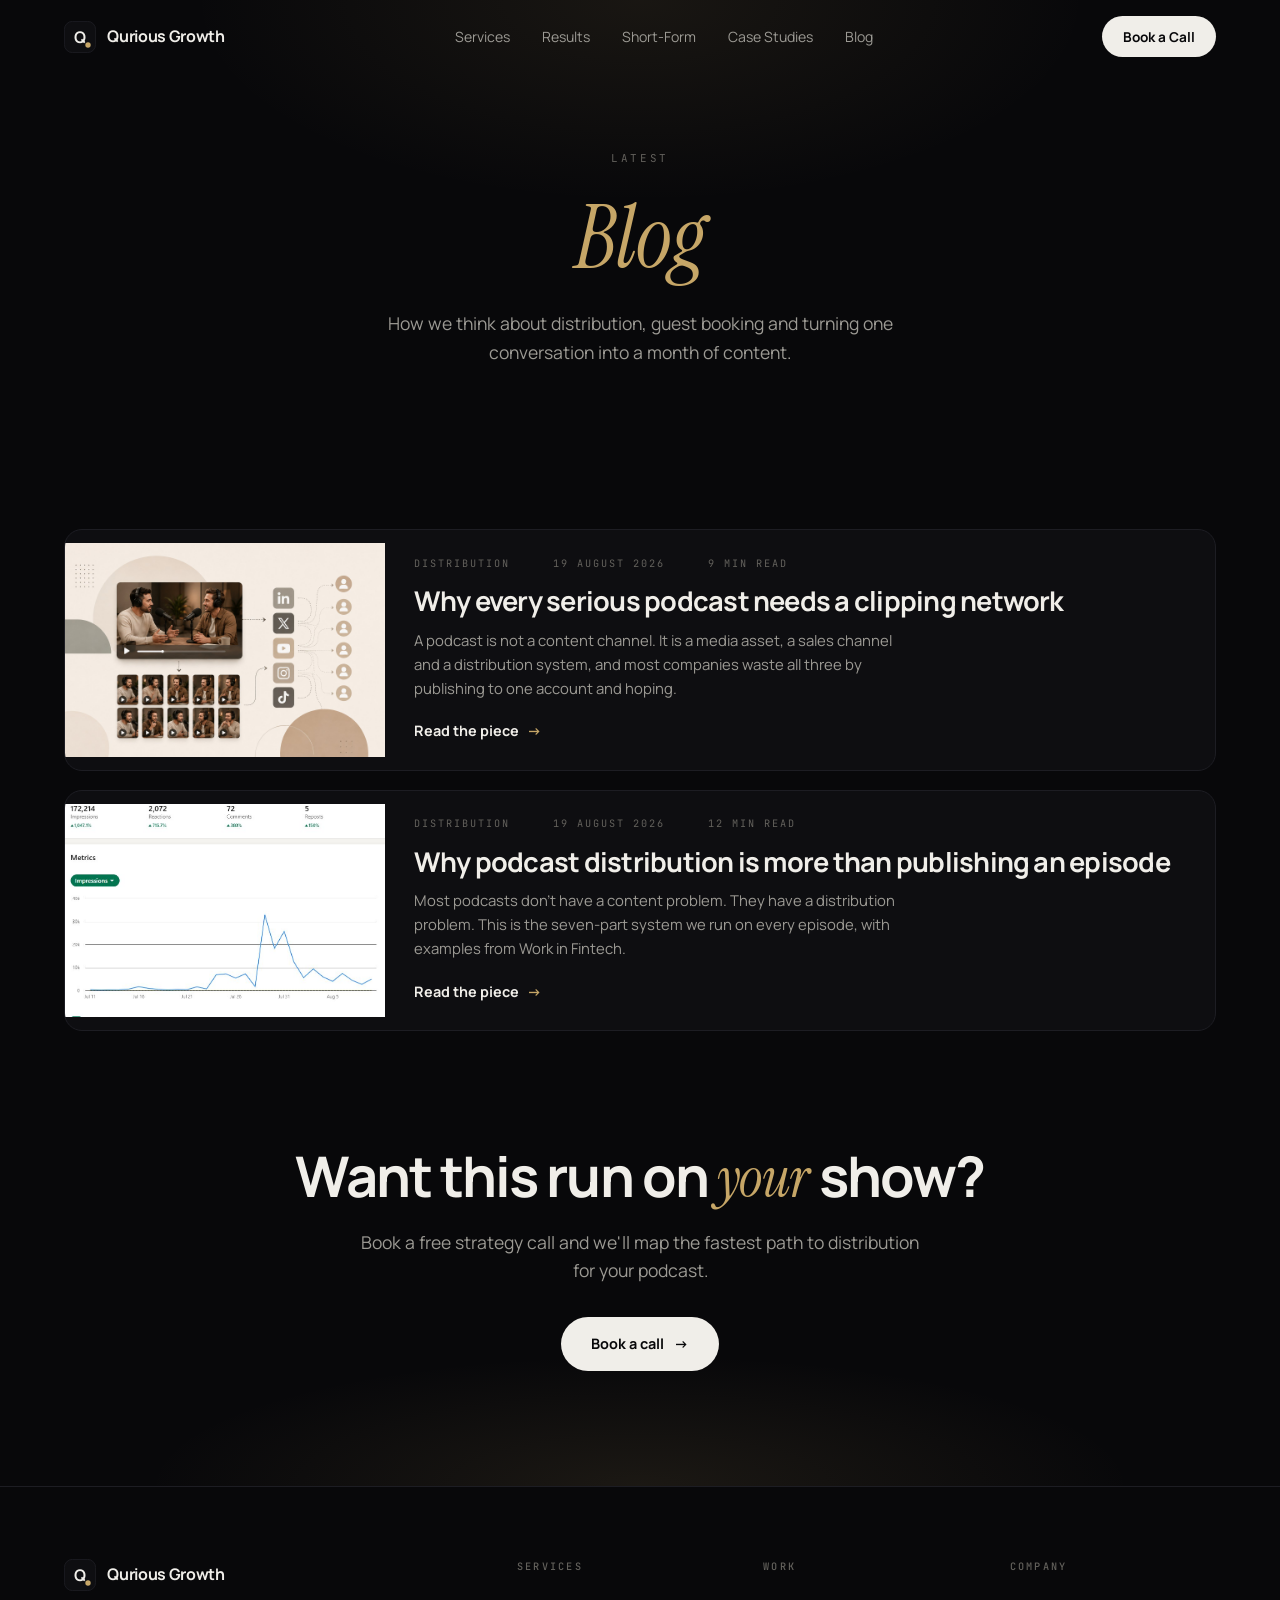
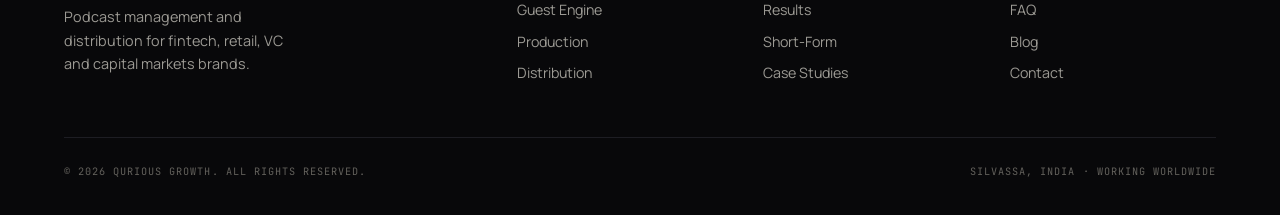
==== blog/index.html @ 17bc76da "added new blog section" ====
<!DOCTYPE html>
<html lang="en">
<head>
<meta charset="UTF-8">
<meta name="viewport" content="width=device-width, initial-scale=1.0">
<title>Blog | Qurious Growth</title>
<meta name="description" content="Notes on podcast distribution, guest booking and content leverage for fintech, retail, VC and capital markets brands.">
<meta property="og:title" content="Blog | Qurious Growth">
<meta property="og:description" content="Notes on podcast distribution, guest booking and content leverage for fintech, retail, VC and capital markets brands.">
<meta property="og:type" content="website">
<meta property="og:site_name" content="Qurious Growth">
<meta name="twitter:card" content="summary_large_image">
<meta property="og:url" content="https://www.quriousgrowth.com/">
<meta property="og:image" content="https://www.quriousgrowth.com/assets/img/og.jpg">
<meta property="og:image:width" content="1200">
<meta property="og:image:height" content="630">
<meta name="twitter:image" content="https://www.quriousgrowth.com/assets/img/og.jpg">
<link rel="icon" href="../favicon.ico" sizes="32x32">
<link rel="icon" href="../assets/img/favicon.svg" type="image/svg+xml">
<link rel="icon" href="../assets/img/icon-192.png" type="image/png" sizes="192x192">
<link rel="apple-touch-icon" href="../assets/img/apple-touch-icon.png">
<link rel="preconnect" href="https://fonts.googleapis.com">
<link rel="preconnect" href="https://fonts.gstatic.com" crossorigin>
<link href="https://fonts.googleapis.com/css2?family=Instrument+Serif:ital@0;1&family=Manrope:wght@400;500;600;700;800&family=JetBrains+Mono:wght@400;500&display=swap" rel="stylesheet">
<link rel="stylesheet" href="../assets/css/main.css">
</head>
<body data-page="blog">
<header class="nav">
  <a href="../index.html" class="brand" aria-label="Qurious Growth home">
    <svg viewBox="0 0 38 38" fill="none" xmlns="http://www.w3.org/2000/svg" aria-hidden="true">
      <rect width="38" height="38" rx="10" fill="#0E0E11"/>
      <rect x=".5" y=".5" width="37" height="37" rx="9.5" stroke="#1D1D23"/>
      <text x="19" y="26" text-anchor="middle" font-family="Manrope, sans-serif" font-weight="700" font-size="19" fill="#F0EEE9">Q</text>
      <circle cx="28.5" cy="28.5" r="3.2" fill="#C6A667"/>
    </svg>
    <span>Qurious Growth</span>
  </a>
  <nav>
    <ul class="nav-links">
      <li><a href="../index.html#services">Services</a></li>
      <li><a href="../index.html#results">Results</a></li>
      <li><a href="../index.html#shorts">Short-Form</a></li>
      <li><a href="../case-studies.html">Case Studies</a></li>
      <li><a href="../blog/index.html" class="active">Blog</a></li>
    </ul>
  </nav>
  <a href="../contact.html" class="nav-cta">Book a Call</a>
  <button class="burger" id="burger" onclick="toggleMenu()" aria-label="Open menu"><span></span><span></span><span></span></button>
</header>

<div class="mobile" id="mobile">
  <a href="../index.html#services" onclick="closeMenu()">Services</a>
  <a href="../index.html#results" onclick="closeMenu()">Results</a>
  <a href="../index.html#shorts" onclick="closeMenu()">Short-Form</a>
  <a href="../case-studies.html" onclick="closeMenu()">Case Studies</a>
  <a href="../blog/index.html" onclick="closeMenu()">Blog</a>
  <a href="../index.html#faq" onclick="closeMenu()">FAQ</a>
  <a href="../contact.html" class="m-cta" onclick="closeMenu()">Book a Call &rarr;</a>
</div>

<section class="page-head">
  <div class="wrap">
    <span class="kicker">Latest</span>
    <h1 class="h-xl" style="margin-top:1rem;font-size:clamp(2.6rem,7vw,5.4rem)"><span class="it">Blog</span></h1>
    <p class="lede center" style="margin:1.4rem auto 0">How we think about distribution, guest booking and turning one conversation into a month of content.</p>
  </div>
</section>

<section class="tight-top">
  <div class="wrap">
    <div class="post-list">
      <a class="post-card rv" href="why-every-serious-podcast-needs-a-clipping-network.html">
        <div class="post-card-img"><img src="../assets/img/blog/clipping-network.jpg" alt="One podcast episode split into short clips and distributed across LinkedIn, X, YouTube, Instagram and TikTok to multiple accounts" loading="lazy"></div>
        <div class="post-card-body">
          <div class="post-meta" style="justify-content:flex-start"><span>Distribution</span><span>19 August 2026</span><span>9 min read</span></div>
          <h2>Why every serious podcast needs a clipping network</h2>
          <p>A podcast is not a content channel. It is a media asset, a sales channel and a distribution system, and most companies waste all three by publishing to one account and hoping.</p>
          <span class="cs-link">Read the piece <span class="arr">&rarr;</span></span>
        </div>
      </a>
      <a class="post-card rv" href="podcast-distribution-is-more-than-publishing-an-episode.html">
        <div class="post-card-img"><img src="../assets/img/li-impressions-aug.jpg" alt="Analytics showing 172,214 impressions in 30 days, up 1,047.1 per cent, all organic" loading="lazy"></div>
        <div class="post-card-body">
          <div class="post-meta" style="justify-content:flex-start"><span>Distribution</span><span>19 August 2026</span><span>12 min read</span></div>
          <h2>Why podcast distribution is more than publishing an episode</h2>
          <p>Most podcasts don't have a content problem. They have a distribution problem. This is the seven-part system we run on every episode, with examples from Work in Fintech.</p>
          <span class="cs-link">Read the piece <span class="arr">&rarr;</span></span>
        </div>
      </a>
    </div>
  </div>
</section>

<section class="book no-top">
  <div class="wrap rv">
    <h2 class="h-lg">Want this run on <span class="it">your</span> show?</h2>
    <p class="lede center" style="margin:1.2rem auto 2rem">Book a free strategy call and we'll map the fastest path to distribution for your podcast.</p>
    <a href="../contact.html" class="btn btn-solid">Book a call <span class="arr">&rarr;</span></a>
  </div>
</section>
<footer>
  <div class="f-grid">
    <div class="f-brand">
      <a href="../index.html" class="brand"><svg viewBox="0 0 38 38" fill="none" xmlns="http://www.w3.org/2000/svg" aria-hidden="true">
      <rect width="38" height="38" rx="10" fill="#0E0E11"/>
      <rect x=".5" y=".5" width="37" height="37" rx="9.5" stroke="#1D1D23"/>
      <text x="19" y="26" text-anchor="middle" font-family="Manrope, sans-serif" font-weight="700" font-size="19" fill="#F0EEE9">Q</text>
      <circle cx="28.5" cy="28.5" r="3.2" fill="#C6A667"/>
    </svg><span>Qurious Growth</span></a>
      <p>Podcast management and distribution for fintech, retail, VC and capital markets brands.</p>
    </div>
    <div class="f-col">
      <h4>Services</h4>
      <a href="../index.html#services">Guest Engine</a>
      <a href="../index.html#services">Production</a>
      <a href="../index.html#services">Distribution</a>
    </div>
    <div class="f-col">
      <h4>Work</h4>
      <a href="../index.html#results">Results</a>
      <a href="../index.html#shorts">Short-Form</a>
      <a href="../case-studies.html">Case Studies</a>
    </div>
    <div class="f-col">
      <h4>Company</h4>
      <a href="../index.html#faq">FAQ</a>
      <a href="../blog/index.html">Blog</a>
      <a href="../contact.html">Contact</a>
    </div>
  </div>
  <div class="f-bottom">
    <span>&copy; 2026 Qurious Growth. All rights reserved.</span>
    <span>Silvassa, India &middot; Working worldwide</span>
  </div>
</footer>

<script src="../assets/js/main.js" defer></script>
</body>
</html>
---- assets/css/main.css ----
/* ==========================================================================
   Qurious Growth — main.css
   Palette: obsidian ink, porcelain, brass. Accent used sparingly.
   ========================================================================== */

:root{
  /* surfaces */
  --ink:#08080A;
  --ink-2:#0E0E11;
  --ink-3:#141419;
  --line:#1D1D23;
  --line-2:#2B2B33;

  /* text */
  --porcelain:#F0EEE9;
  --mut:#9C9A94;
  --mut-2:#63615C;

  /* accent */
  --brass:#C6A667;
  --brass-dim:rgba(198,166,103,.16);
  --deep:#132A63;

  /* type */
  --serif:'Instrument Serif',Georgia,serif;
  --sans:'Manrope',system-ui,sans-serif;
  --mono:'JetBrains Mono',monospace;

  /* layout */
  --pad:clamp(1.25rem,5vw,4rem);
  --max:1240px;
  --ease:cubic-bezier(.19,1,.22,1);
}

*{margin:0;padding:0;box-sizing:border-box}
html{scroll-behavior:smooth}
body{
  background:var(--ink);color:var(--porcelain);
  font-family:var(--sans);font-size:16px;line-height:1.62;font-weight:400;
  overflow-x:hidden;-webkit-font-smoothing:antialiased;
}
img{display:block;max-width:100%}
a{color:inherit;text-decoration:none}
button{font-family:inherit}
::selection{background:var(--brass);color:var(--ink)}
:focus-visible{outline:2px solid var(--brass);outline-offset:3px;border-radius:4px}

.wrap{max-width:var(--max);margin:0 auto}
section{padding:clamp(4.5rem,9vw,8.5rem) var(--pad)}
.tight-top{padding-top:clamp(2rem,4vw,3rem)}
.no-top{padding-top:0}

/* --------------------------------------------------------- type ---------- */
.h-xl{font-weight:700;letter-spacing:-.042em;line-height:1.12;font-size:clamp(2.9rem,8.6vw,7rem)}
.h-lg{font-weight:700;letter-spacing:-.034em;line-height:1.06;font-size:clamp(2rem,4.6vw,3.5rem)}
.h-md{font-weight:700;letter-spacing:-.028em;line-height:1.12;font-size:clamp(1.6rem,3.2vw,2.5rem)}
.it{font-family:var(--serif);font-style:italic;font-weight:400;letter-spacing:-.005em;color:var(--brass)}
.it-plain{font-family:var(--serif);font-style:italic;font-weight:400;color:inherit}
.kicker{font-family:var(--mono);font-size:.68rem;letter-spacing:.24em;text-transform:uppercase;color:var(--mut-2)}
.lede{color:var(--mut);font-size:clamp(.98rem,1.4vw,1.1rem);max-width:52ch}
.center{text-align:center}

/* ---------------------------------------------------------- nav ---------- */
.nav{
  position:fixed;top:0;left:0;right:0;z-index:1000;
  display:flex;align-items:center;justify-content:space-between;
  padding:1rem var(--pad);border-bottom:1px solid transparent;
  transition:background .35s,border-color .35s,backdrop-filter .35s;
}
.nav.scrolled{background:rgba(8,8,10,.78);backdrop-filter:blur(18px);-webkit-backdrop-filter:blur(18px);border-color:var(--line)}
.brand{display:flex;align-items:center;gap:.7rem}
.brand svg{width:32px;height:32px;flex:0 0 32px}
.brand span{font-weight:700;font-size:1rem;letter-spacing:-.02em}
.nav-links{display:flex;list-style:none;gap:2rem}
.nav-links a{font-size:.88rem;color:var(--mut);transition:color .25s}
.nav-links a:hover,.nav-links a.active{color:var(--porcelain)}
.nav-cta{
  background:var(--porcelain);color:var(--ink);font-weight:700;font-size:.85rem;
  padding:.6rem 1.3rem;border-radius:100px;transition:transform .25s,background .25s;
}
.nav-cta:hover{transform:scale(1.04);background:var(--brass)}
.burger{display:none;background:none;border:none;cursor:pointer;flex-direction:column;gap:5px;padding:6px;z-index:1102}
.burger span{width:22px;height:1.6px;background:var(--porcelain);transition:transform .3s,opacity .3s}
.burger.open span:nth-child(1){transform:translateY(6.6px) rotate(45deg)}
.burger.open span:nth-child(2){opacity:0}
.burger.open span:nth-child(3){transform:translateY(-6.6px) rotate(-45deg)}
.mobile{
  position:fixed;inset:0;background:rgba(8,8,10,.985);z-index:1100;
  display:flex;flex-direction:column;align-items:flex-start;justify-content:center;
  gap:1rem;padding:0 2.4rem;opacity:0;pointer-events:none;transition:opacity .35s;
}
.mobile.open{opacity:1;pointer-events:auto}
.mobile a{font-size:2rem;font-weight:700;letter-spacing:-.03em;color:var(--mut);transition:color .25s,transform .25s}
.mobile a:hover{color:var(--porcelain);transform:translateX(6px)}
.mobile .m-cta{font-family:var(--serif);font-style:italic;font-weight:400;color:var(--brass)}

/* -------------------------------------------------------- buttons -------- */
.btn{
  font-weight:700;font-size:.9rem;padding:.95rem 1.9rem;border-radius:100px;
  display:inline-flex;align-items:center;gap:.6rem;cursor:pointer;
  transition:transform .25s,background .25s,border-color .25s,color .25s;
}
.btn-solid{background:var(--porcelain);color:var(--ink)}
.btn-solid:hover{transform:scale(1.04);background:var(--brass)}
.btn-line{border:1px solid var(--line-2);color:var(--porcelain)}
.btn-line:hover{border-color:var(--brass);color:var(--brass)}
.btn .arr{transition:transform .25s}
.btn:hover .arr{transform:translateX(4px)}

/* ---------------------------------------------------------- hero --------- */
.hero{
  min-height:92svh;display:flex;flex-direction:column;justify-content:center;
  text-align:center;padding-top:8rem;position:relative;overflow:hidden;
}
.hero::before{
  content:'';position:absolute;inset:0;pointer-events:none;
  background:
    radial-gradient(ellipse 52% 40% at 50% 4%,rgba(198,166,103,.10),transparent 68%),
    radial-gradient(ellipse 70% 50% at 50% 100%,rgba(19,42,99,.22),transparent 70%);
}
.hero .wrap{position:relative}
.hero h1 .line{
  display:block;overflow:hidden;
  /* padding widens the clipping box so descenders and the italic serif tail
     are not sheared off; the matching negative margin keeps the layout tight */
  padding:.10em .08em .30em;margin:-.10em -.08em -.30em;
}
.hero h1 .line>span{display:block;transform:translateY(135%);animation:rise 1.05s var(--ease) forwards}
.hero h1 .line:nth-child(2)>span{animation-delay:.11s}
@keyframes rise{to{transform:translateY(0)}}
.hero-sub{
  margin:1.7rem auto 0;color:var(--mut);font-size:clamp(1rem,1.6vw,1.2rem);max-width:46ch;
  opacity:0;animation:fade .9s ease .5s forwards;
}
.hero-cta{display:flex;gap:.9rem;justify-content:center;margin-top:2.4rem;flex-wrap:wrap;opacity:0;animation:fade .9s ease .66s forwards}
@keyframes fade{to{opacity:1}}
.hero-rule{
  width:1px;height:56px;margin:3.4rem auto 0;
  background:linear-gradient(var(--brass),transparent);
  opacity:0;animation:fade .9s ease .9s forwards;
}

/* ------------------------------------------------------- marquees -------- */
.trust{padding:0 0 clamp(3rem,6vw,5rem)}
.trust .kicker{display:block;text-align:center;margin-bottom:2.1rem}
.mq{overflow:hidden;position:relative;padding:1rem 0}
.mq::before,.mq::after{content:'';position:absolute;top:0;bottom:0;width:14vw;z-index:2;pointer-events:none}
.mq::before{left:0;background:linear-gradient(90deg,var(--ink),transparent)}
.mq::after{right:0;background:linear-gradient(270deg,var(--ink),transparent)}
.mq-track{display:flex;align-items:center;gap:4rem;width:max-content;animation:slide 38s linear infinite}
.mq-rev .mq-track{animation-direction:reverse}
.mq:hover .mq-track{animation-play-state:paused}
@keyframes slide{to{transform:translateX(-50%)}}
.mq-logo{display:flex;align-items:center;flex:0 0 auto}
.mq-logo img{max-height:34px;max-width:130px;object-fit:contain;transition:transform .35s var(--ease)}
.mq-logo:hover img{transform:scale(1.08)}
.mq-name{font-weight:700;font-size:1rem;letter-spacing:-.02em;color:var(--mut-2);display:none;transition:color .3s}
.mq-logo:hover .mq-name{color:var(--porcelain)}
.mq-word{
  font-family:var(--serif);font-style:italic;font-size:1.3rem;color:var(--mut-2);
  flex:0 0 auto;display:flex;align-items:center;gap:4rem;white-space:nowrap;
}
.mq-word i{font-style:normal;font-family:var(--sans);font-size:.5rem;color:var(--brass);opacity:.6}

/* ---------------------------------------------------------- reel --------- */
.reel-frame{
  border-radius:22px;overflow:hidden;border:1px solid var(--line);aspect-ratio:16/9;background:var(--ink-2);
  box-shadow:0 40px 130px rgba(0,0,0,.7),0 0 0 1px rgba(198,166,103,.06);
}
.reel-frame iframe{width:100%;height:100%;border:none;display:block}

/* ------------------------------------------------------- services -------- */
.svc{
  display:grid;grid-template-columns:1.05fr .95fr;gap:clamp(2rem,5vw,4.5rem);align-items:center;
  padding:clamp(3rem,6vw,5rem) 0;border-top:1px solid var(--line);
}
.svc:last-of-type{border-bottom:1px solid var(--line)}
.svc:nth-of-type(even){direction:rtl}
.svc:nth-of-type(even)>*{direction:ltr}
.svc-n{font-family:var(--mono);font-size:.7rem;letter-spacing:.22em;color:var(--brass);display:block;margin-bottom:1.1rem}
.svc h3{margin-bottom:1rem}
.svc p{color:var(--mut);max-width:46ch}
.svc-more{
  margin-top:1.4rem;display:inline-flex;align-items:center;gap:.55rem;
  font-weight:700;font-size:.9rem;cursor:pointer;user-select:none;transition:color .25s;
}
.svc-more:hover{color:var(--brass)}
.svc-more .arr{transition:transform .35s;color:var(--brass)}
.svc.open .svc-more .arr{transform:rotate(90deg)}
.svc-detail{max-height:0;overflow:hidden;transition:max-height .55s var(--ease)}
.svc-detail ul{list-style:none;margin-top:1.1rem}
.svc-detail li{
  color:var(--mut);font-size:.91rem;padding:.55rem 0 .55rem 1.5rem;position:relative;
  border-bottom:1px solid var(--line);
}
.svc-detail li:last-child{border-bottom:none}
.svc-detail li::before{content:'';position:absolute;left:0;top:1.15rem;width:7px;height:1px;background:var(--brass)}
.svc-media{
  border-radius:18px;overflow:hidden;border:1px solid var(--line);aspect-ratio:16/9;background:var(--ink-2);
  transition:transform .45s var(--ease),box-shadow .45s;
}
.svc-media:hover{transform:translateY(-4px);box-shadow:0 28px 80px rgba(0,0,0,.6)}
.svc-media iframe{width:100%;height:100%;border:none;display:block}

/* --------------------------------------------------------- stats --------- */
.stats{border-top:1px solid var(--line);border-bottom:1px solid var(--line);background:var(--ink-2)}
.stats-grid{display:grid;grid-template-columns:repeat(4,1fr)}
.stat{padding:clamp(2rem,4vw,3rem) 1.5rem;text-align:center;border-left:1px solid var(--line)}
.stat:first-child{border-left:none}
.stat b{font-weight:700;letter-spacing:-.04em;font-size:clamp(2.2rem,5vw,3.6rem);line-height:1;display:block}
.stat small{
  font-family:var(--mono);font-size:.64rem;letter-spacing:.2em;text-transform:uppercase;
  color:var(--mut-2);display:block;margin-top:.7rem;
}

/* -------------------------------------------------------- results -------- */
.sec-head{display:flex;justify-content:space-between;align-items:flex-end;gap:2rem;margin-bottom:clamp(2.4rem,5vw,4rem);flex-wrap:wrap}
.shots{columns:3;column-gap:1.1rem}
.shot{
  break-inside:avoid;margin-bottom:1.1rem;background:var(--ink-2);border:1px solid var(--line);
  border-radius:14px;overflow:hidden;cursor:zoom-in;transition:transform .35s var(--ease),border-color .35s;
}
.shot:hover{transform:translateY(-4px);border-color:var(--line-2)}
.shot figcaption{
  font-family:var(--mono);font-size:.64rem;letter-spacing:.05em;color:var(--mut);
  padding:.8rem .95rem;border-top:1px solid var(--line);text-transform:uppercase;
}
.lightbox{
  position:fixed;inset:0;background:rgba(6,6,8,.96);z-index:1500;
  display:flex;flex-direction:column;align-items:center;justify-content:center;gap:1rem;padding:2rem;
  opacity:0;pointer-events:none;transition:opacity .3s;
}
.lightbox.on{opacity:1;pointer-events:auto}
.lightbox img{max-width:min(1000px,92vw);max-height:78vh;border-radius:12px;border:1px solid var(--line)}
.lightbox p{font-family:var(--mono);font-size:.7rem;color:var(--mut);letter-spacing:.05em;text-transform:uppercase;text-align:center}
.lb-x{
  position:absolute;top:1.3rem;right:1.5rem;width:42px;height:42px;border-radius:50%;
  border:1px solid var(--line-2);background:var(--ink-2);color:var(--porcelain);cursor:pointer;
}

/* --------------------------------------------------------- rails --------- */
.rail{
  display:flex;gap:1.1rem;overflow-x:auto;scroll-snap-type:x mandatory;
  padding:.3rem .2rem 1.2rem;scrollbar-width:none;cursor:grab;
}
.rail::-webkit-scrollbar{display:none}
.rail.grabbing{cursor:grabbing;scroll-snap-type:none}
.rail>*{scroll-snap-align:start;flex:0 0 auto}
.s-card{
  width:min(248px,70vw);border-radius:16px;overflow:hidden;border:1px solid var(--line);background:var(--ink);
  transition:transform .35s var(--ease),border-color .35s;
}
.s-card:hover{transform:translateY(-5px);border-color:var(--line-2)}
.s-embed{aspect-ratio:9/16;position:relative;background:var(--ink)}
.s-embed iframe{position:absolute;inset:0;width:100%;height:100%;border:none}
.s-embed video{position:absolute;inset:0;width:100%;height:100%;object-fit:cover;background:var(--ink-2);display:block}
.s-play{
  position:absolute;inset:0;width:100%;height:100%;border:none;background:linear-gradient(180deg,rgba(8,8,10,.1),rgba(8,8,10,.55));
  display:flex;align-items:center;justify-content:center;cursor:pointer;transition:opacity .3s;
}
.s-play svg{width:26px;height:26px;fill:var(--ink);background:var(--porcelain);border-radius:50%;padding:9px;box-sizing:content-box;transition:background .25s,transform .25s}
.s-card:hover .s-play svg{background:var(--brass);transform:scale(1.08)}
.s-play[hidden]{display:none}
.s-mute{
  position:absolute;right:.6rem;bottom:.6rem;width:34px;height:34px;border-radius:50%;
  border:1px solid var(--line-2);background:rgba(8,8,10,.7);backdrop-filter:blur(6px);
  display:flex;align-items:center;justify-content:center;cursor:pointer;transition:background .25s;
}
.s-mute svg{width:16px;height:16px;fill:var(--porcelain)}
.s-mute.muted svg{opacity:.45}
.s-mute[hidden]{display:none}
.rail-nav{display:flex;gap:.6rem}
.rail-btn{
  width:44px;height:44px;border-radius:50%;border:1px solid var(--line-2);background:transparent;
  color:var(--porcelain);cursor:pointer;font-size:1rem;display:flex;align-items:center;justify-content:center;
  transition:background .25s,color .25s,transform .2s;
}
.rail-btn:hover{background:var(--porcelain);color:var(--ink);transform:scale(1.06)}

/* --------------------------------------------------- case studies -------- */
.cs-grid{display:grid;grid-template-columns:1fr 1fr;gap:1.2rem}
.cs{
  background:var(--ink-2);border:1px solid var(--line);border-radius:20px;padding:clamp(1.8rem,3.5vw,2.6rem);
  display:block;position:relative;overflow:hidden;transition:transform .35s var(--ease),border-color .35s;
}
.cs:hover{transform:translateY(-5px);border-color:var(--line-2)}
.cs::before{
  content:'';position:absolute;top:0;left:0;right:0;height:1px;
  background:linear-gradient(90deg,transparent,var(--brass),transparent);
  transform:scaleX(0);transition:transform .6s var(--ease);
}
.cs:hover::before{transform:scaleX(1)}
.cs-tag{font-family:var(--mono);font-size:.62rem;letter-spacing:.22em;color:var(--brass);text-transform:uppercase}
.cs h3{margin:1rem 0}
.cs p{color:var(--mut);font-size:.94rem}
.cs-nums{display:flex;gap:2.2rem;margin:1.7rem 0}
.cs-nums b{font-weight:700;letter-spacing:-.03em;font-size:1.8rem;display:block}
.cs-nums small{font-family:var(--mono);font-size:.6rem;letter-spacing:.16em;color:var(--mut-2);text-transform:uppercase}
.cs-link{font-weight:700;font-size:.9rem;display:inline-flex;align-items:center;gap:.5rem}
.cs-link .arr{transition:transform .25s;color:var(--brass)}
.cs:hover .cs-link .arr{transform:translateX(5px)}

/* --------------------------------------------------------- quote --------- */
.quote{border-top:1px solid var(--line);text-align:center}
.quote blockquote{
  font-family:var(--serif);font-style:italic;font-size:clamp(1.5rem,3.4vw,2.6rem);
  line-height:1.26;max-width:26ch;margin:0 auto;letter-spacing:-.012em;
}
.quote cite{
  font-family:var(--mono);font-style:normal;font-size:.66rem;letter-spacing:.22em;
  text-transform:uppercase;color:var(--mut-2);display:block;margin-top:1.8rem;
}

/* ----------------------------------------------------------- faq --------- */
.faq-cols{display:grid;grid-template-columns:1fr 1.6fr;gap:3rem;align-items:start}
.faq-side{position:sticky;top:6.5rem}
.fq{border-bottom:1px solid var(--line)}
.fq-q{
  width:100%;background:none;border:none;color:var(--porcelain);text-align:left;
  padding:1.35rem .1rem;font-size:1rem;font-weight:700;letter-spacing:-.015em;
  display:flex;justify-content:space-between;align-items:center;gap:1rem;cursor:pointer;transition:color .25s;
}
.fq-q:hover{color:var(--brass)}
.fq-i{font-family:var(--serif);font-style:italic;color:var(--brass);font-size:1.3rem;transition:transform .35s;flex:0 0 auto}
.fq.open .fq-i{transform:rotate(45deg)}
.fq-a{max-height:0;overflow:hidden;transition:max-height .5s var(--ease)}
.fq-a p{color:var(--mut);font-size:.92rem;padding:0 2.2rem 1.4rem .1rem}

/* ---------------------------------------------------------- book --------- */
.book{text-align:center;position:relative;overflow:hidden}
.book::before{
  content:'';position:absolute;inset:0;pointer-events:none;
  background:radial-gradient(ellipse 55% 55% at 50% 100%,rgba(198,166,103,.10),transparent 70%);
}
.book>*{position:relative}
.cal-shell{
  max-width:900px;margin:3rem auto 0;border:1px solid var(--line);border-radius:22px;
  overflow:hidden;background:var(--ink-2);box-shadow:0 30px 90px rgba(0,0,0,.55);
}
.book-list{list-style:none;display:flex;gap:2.2rem;justify-content:center;flex-wrap:wrap;margin-top:2rem}
.book-list li{color:var(--mut);font-size:.9rem;position:relative;padding-left:1.1rem}
.book-list li::before{content:'';position:absolute;left:0;top:.7rem;width:5px;height:5px;border-radius:50%;background:var(--brass)}

/* -------------------------------------------------------- footer --------- */
footer{border-top:1px solid var(--line);padding:clamp(3rem,6vw,4.5rem) var(--pad) 2.2rem}
.f-grid{max-width:var(--max);margin:0 auto;display:grid;grid-template-columns:2fr 1fr 1fr 1fr;gap:2.5rem}
.f-brand p{color:var(--mut);font-size:.9rem;margin-top:.9rem;max-width:26ch}
.f-col h4{font-family:var(--mono);font-size:.64rem;letter-spacing:.22em;text-transform:uppercase;color:var(--mut-2);margin-bottom:1.1rem;font-weight:500}
.f-col a{display:block;color:var(--mut);font-size:.89rem;padding:.28rem 0;transition:color .25s}
.f-col a:hover{color:var(--brass)}
.f-bottom{
  max-width:var(--max);margin:3rem auto 0;padding-top:1.6rem;border-top:1px solid var(--line);
  display:flex;justify-content:space-between;gap:1rem;flex-wrap:wrap;
}
.f-bottom span{font-family:var(--mono);font-size:.64rem;letter-spacing:.1em;color:var(--mut-2);text-transform:uppercase}

/* ---------------------------------------------------------- blog --------- */
.post-head{padding-top:8.5rem;padding-bottom:0;position:relative;overflow:hidden}
.post-head::before{content:'';position:absolute;inset:0;pointer-events:none;
  background:radial-gradient(ellipse 50% 60% at 50% 0%,rgba(198,166,103,.09),transparent 70%)}
.post-head>*{position:relative}
.post-meta{display:flex;gap:1.2rem;align-items:center;flex-wrap:wrap;justify-content:center;
  font-family:var(--mono);font-size:.64rem;letter-spacing:.2em;text-transform:uppercase;color:var(--mut-2)}
.post-meta span{display:flex;align-items:center;gap:1.2rem}
.post-meta span::after{content:'';width:4px;height:4px;border-radius:50%;background:var(--accent);opacity:.7}
.post-meta span:last-child::after{display:none}
.post-title{margin:1.4rem auto 0;max-width:20ch;text-align:center}
.post-dek{color:var(--mut);font-size:clamp(1rem,1.5vw,1.15rem);max-width:56ch;margin:1.3rem auto 0;text-align:center}
.post-hero{max-width:1000px;margin:clamp(2.5rem,5vw,4rem) auto 0;border:1px solid var(--line);
  border-radius:16px;overflow:hidden;background:var(--ink-2)}
.post-hero img{width:100%;height:auto}
.post-hero.narrow-hero{max-width:520px}

.prose{max-width:65ch;margin:0 auto;font-size:1.06rem;line-height:1.72;color:#D9D6CF}
.prose p{margin:0 0 1.35rem}
.prose strong{color:var(--porcelain);font-weight:700}
.prose h2{font-weight:700;letter-spacing:-.03em;line-height:1.14;font-size:clamp(1.5rem,3vw,2.1rem);
  color:var(--porcelain);margin:3rem 0 1.2rem}
.prose h3{font-weight:700;letter-spacing:-.02em;font-size:clamp(1.15rem,2.2vw,1.4rem);
  color:var(--porcelain);margin:2.4rem 0 1rem}
.prose h2+p,.prose h3+p{margin-top:0}
.prose blockquote{border-left:2px solid var(--accent);padding:.2rem 0 .2rem 1.3rem;margin:0 0 1.35rem;
  font-family:var(--serif);font-style:italic;font-size:1.2rem;color:var(--porcelain);line-height:1.5}
.prose blockquote p{margin:0}
.prose hr{border:none;border-top:1px solid var(--line);margin:2.8rem 0}
.prose a{color:var(--accent);border-bottom:1px solid rgba(198,166,103,.4);transition:border-color .2s}
.prose a:hover{border-color:var(--accent)}
.prose figure{margin:2rem 0 2.2rem}
.prose figure img{width:100%;height:auto;border:1px solid var(--line);border-radius:12px;background:var(--ink-2)}
.prose figcaption{font-family:var(--mono);font-size:.66rem;letter-spacing:.06em;text-transform:uppercase;
  color:var(--mut-2);margin-top:.8rem;text-align:center;line-height:1.6}
.prose figure.narrow{max-width:400px;margin-left:auto;margin-right:auto}
.prose .gallery{display:grid;grid-template-columns:repeat(auto-fit,minmax(190px,1fr));gap:1rem;margin:2rem 0 2.2rem}
.prose .gallery img{width:100%;height:auto;border:1px solid var(--line);border-radius:12px;background:var(--ink-2)}
.prose .gallery figcaption{grid-column:1/-1}
.prose .wide{max-width:none;width:min(100%,860px);margin-left:50%;transform:translateX(-50%)}
.prose ul{list-style:none;margin:0 0 1.6rem;border-top:1px solid var(--line)}
.prose ul li{position:relative;padding:.6rem 0 .6rem 1.5rem;border-bottom:1px solid var(--line);color:var(--mut);font-size:.98rem}
.prose ul li::before{content:'';position:absolute;left:0;top:1.15rem;width:7px;height:1px;background:var(--accent)}
@media(max-width:760px){.prose .wide{width:100%;margin-left:0;transform:none}}

.post-cta{max-width:65ch;margin:3rem auto 0;border:1px solid var(--line);border-radius:16px;
  background:var(--ink-2);padding:clamp(1.6rem,3vw,2.4rem);text-align:center}
.post-cta h3{font-weight:700;letter-spacing:-.025em;font-size:clamp(1.2rem,2.4vw,1.6rem)}
.post-cta p{color:var(--mut);font-size:.95rem;margin:.8rem auto 1.6rem;max-width:46ch}

.post-list{display:grid;gap:1.2rem}
.writing-grid{display:grid;grid-template-columns:1fr 1fr;gap:1.2rem}
.writing-grid .post-card{grid-template-columns:1fr}
.writing-grid .post-card-img{aspect-ratio:16/9}
.writing-grid .post-card-body{padding:1.4rem 1.6rem 1.7rem}
.writing-grid .post-card h2{font-size:clamp(1.1rem,2vw,1.4rem)}
@media(max-width:820px){.writing-grid{grid-template-columns:1fr}}
.post-card{
  display:grid;grid-template-columns:320px 1fr;gap:1.8rem;align-items:center;
  background:var(--ink-2);border:1px solid var(--line);border-radius:18px;overflow:hidden;
  transition:transform .35s var(--ease),border-color .35s;
}
.post-card:hover{transform:translateY(-4px);border-color:var(--line-2)}
.post-card-img{aspect-ratio:3/2;overflow:hidden;background:var(--ink-3)}
.post-card-img img{width:100%;height:100%;object-fit:cover;transition:transform .5s var(--ease)}
.post-card:hover .post-card-img img{transform:scale(1.04)}
.post-card-body{padding:1.6rem 1.8rem 1.6rem 0}
.post-card h2{font-weight:700;letter-spacing:-.028em;line-height:1.15;
  font-size:clamp(1.2rem,2.4vw,1.7rem);margin:.8rem 0 .7rem}
.post-card p{color:var(--mut);font-size:.93rem;max-width:56ch}
.post-card .cs-link{margin-top:1.2rem}
@media(max-width:820px){
  .post-card{grid-template-columns:1fr}
  .post-card-body{padding:0 1.5rem 1.7rem}
  .post-card-img{aspect-ratio:16/9}
}

/* -------------------------------------------------- page header ---------- */
.page-head{padding-top:9rem;text-align:center;position:relative;overflow:hidden}
.page-head::before{
  content:'';position:absolute;inset:0;pointer-events:none;
  background:radial-gradient(ellipse 50% 60% at 50% 0%,rgba(198,166,103,.09),transparent 70%);
}
.page-head>*{position:relative}

/* ------------------------------------------------------- reveals --------- */
.rv{opacity:0;transform:translateY(26px);transition:opacity .9s var(--ease),transform .9s var(--ease)}
.rv.in{opacity:1;transform:none}
.rv-1{transition-delay:.1s}
.rv-2{transition-delay:.2s}

/* ---------------------------------------------------- responsive --------- */
@media(max-width:1100px){
  .shots{columns:2}
  .f-grid{grid-template-columns:1fr 1fr}
}
@media(max-width:900px){
  .nav-links,.nav-cta{display:none}
  .burger{display:flex}
  .svc{grid-template-columns:1fr}
  .svc:nth-of-type(even){direction:ltr}
  .stats-grid{grid-template-columns:1fr 1fr}
  .stat{border-left:none;border-top:1px solid var(--line)}
  .stat:nth-child(-n+2){border-top:none}
  .stat:nth-child(even){border-left:1px solid var(--line)}
  .cs-grid,.faq-cols{grid-template-columns:1fr}
  .faq-side{position:static}
}
@media(max-width:600px){
  .shots{columns:1}
  .f-grid{grid-template-columns:1fr}
  .book-list{flex-direction:column;gap:.5rem;align-items:flex-start;text-align:left;max-width:22rem;margin-inline:auto}
}
@media(prefers-reduced-motion:reduce){
  *,*::before,*::after{animation-duration:.001s!important;animation-iteration-count:1!important;transition-duration:.001s!important}
  .rv{opacity:1;transform:none}
  html{scroll-behavior:auto}
}
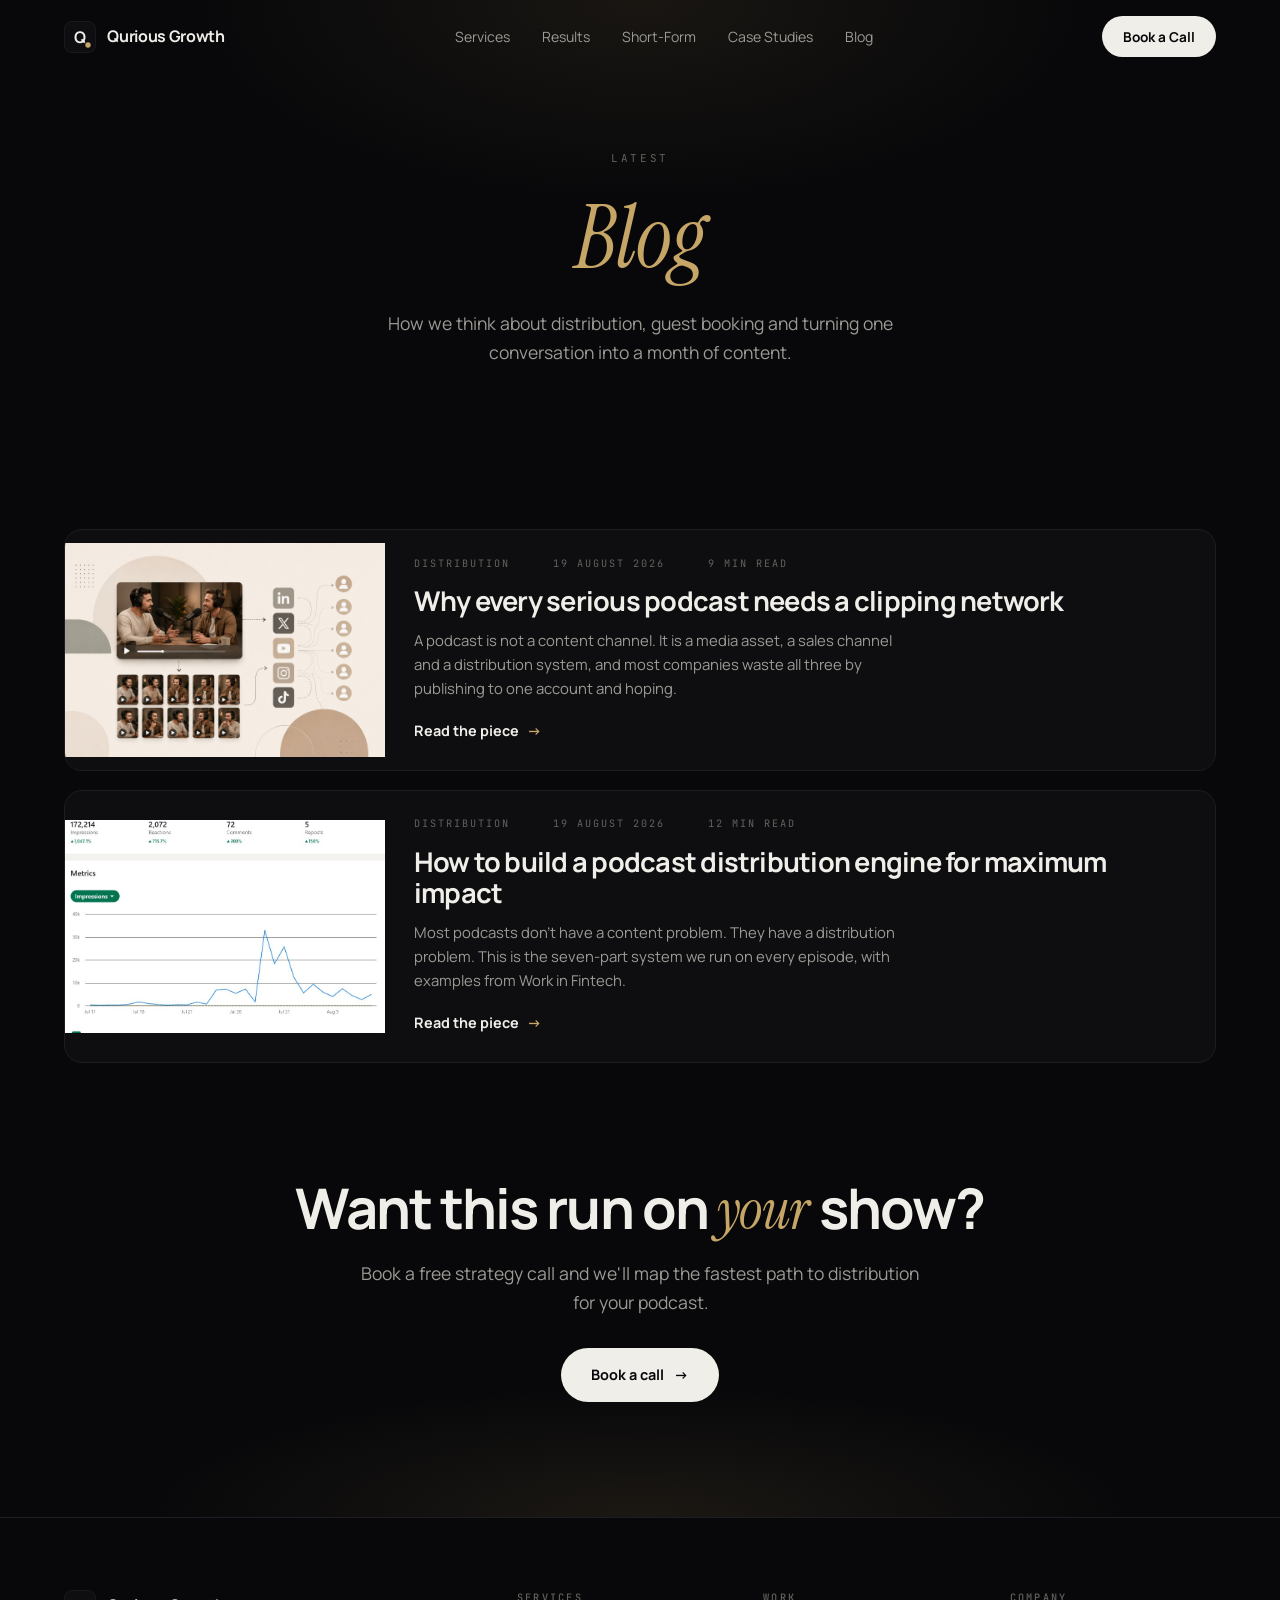
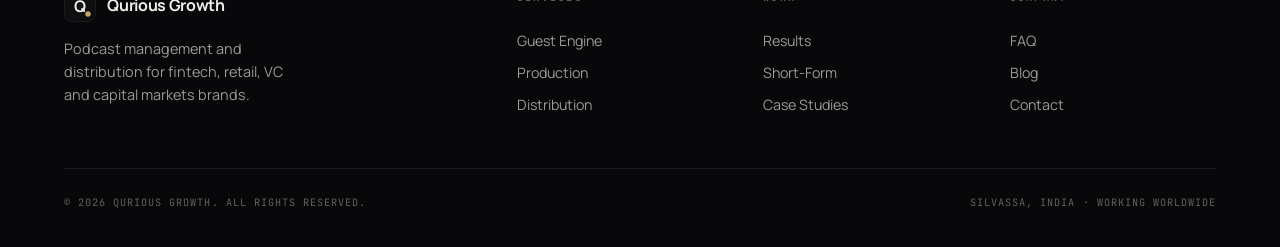
==== commit 9a8b6544: "few additions" ====
--- a/blog/index.html
+++ b/blog/index.html
@@ -82,7 +82,7 @@
         <div class="post-card-img"><img src="../assets/img/li-impressions-aug.jpg" alt="Analytics showing 172,214 impressions in 30 days, up 1,047.1 per cent, all organic" loading="lazy"></div>
         <div class="post-card-body">
           <div class="post-meta" style="justify-content:flex-start"><span>Distribution</span><span>19 August 2026</span><span>12 min read</span></div>
-          <h2>Why podcast distribution is more than publishing an episode</h2>
+          <h2>How to build a podcast distribution engine for maximum impact</h2>
           <p>Most podcasts don't have a content problem. They have a distribution problem. This is the seven-part system we run on every episode, with examples from Work in Fintech.</p>
           <span class="cs-link">Read the piece <span class="arr">&rarr;</span></span>
         </div>
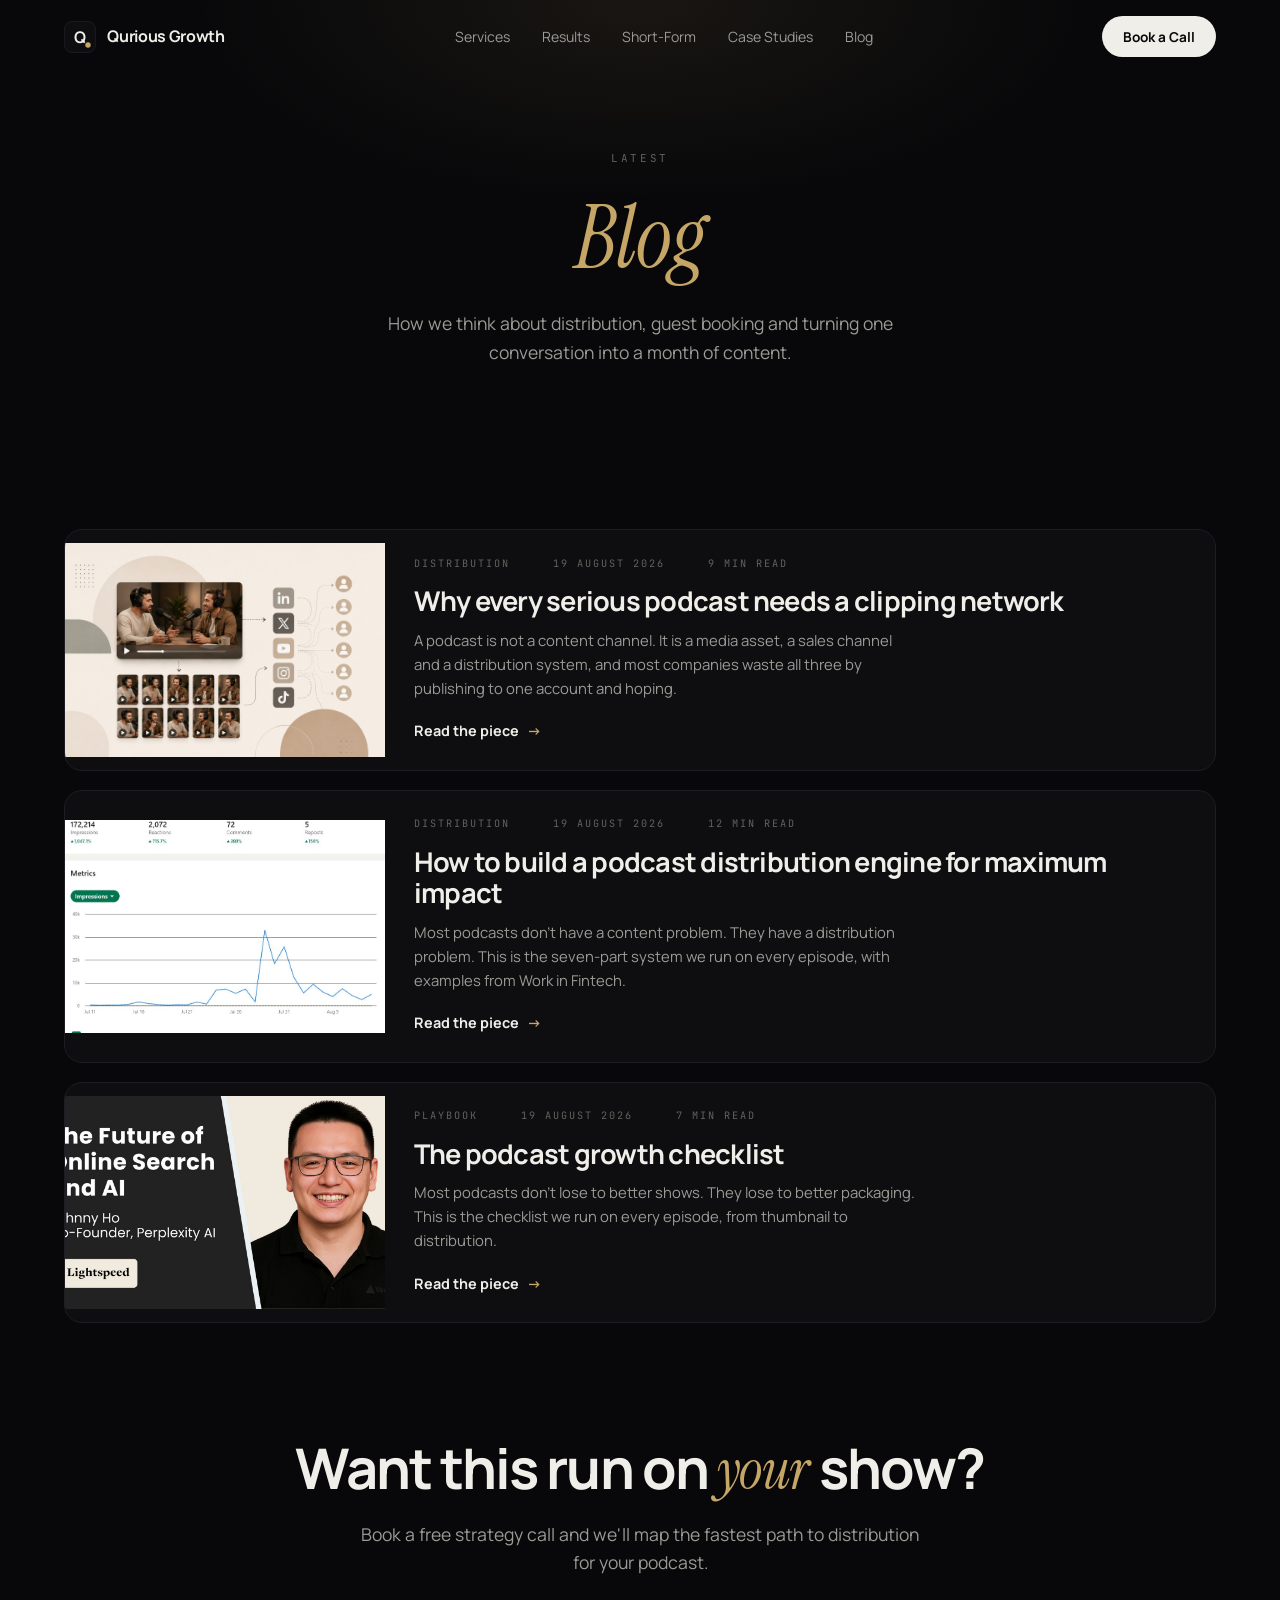
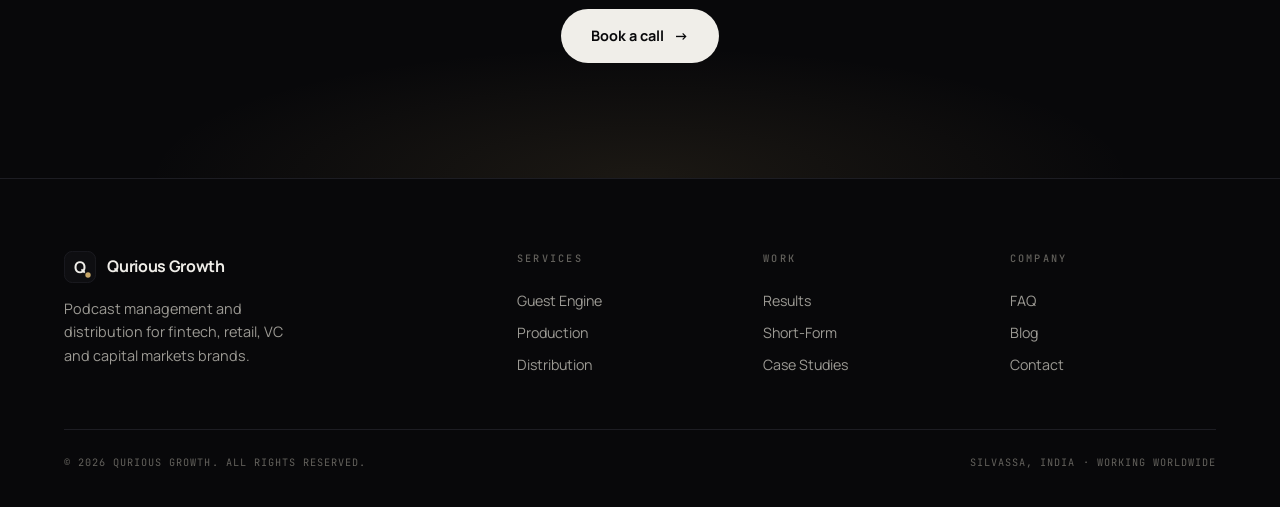
==== commit a8056823: "Restructure home page around video proof, add checklist post - Lead with the promo film and case stu" ====
--- a/blog/index.html
+++ b/blog/index.html
@@ -87,6 +87,15 @@
           <span class="cs-link">Read the piece <span class="arr">&rarr;</span></span>
         </div>
       </a>
+      <a class="post-card rv" href="podcast-growth-checklist.html">
+        <div class="post-card-img"><img src="../assets/img/blog/qg-thumb-perplexity.jpg" alt="A podcast thumbnail: The Future of Online Search and AI, with Johnny Ho, Co-Founder of Perplexity AI" loading="lazy"></div>
+        <div class="post-card-body">
+          <div class="post-meta" style="justify-content:flex-start"><span>Playbook</span><span>19 August 2026</span><span>7 min read</span></div>
+          <h2>The podcast growth checklist</h2>
+          <p>Most podcasts don't lose to better shows. They lose to better packaging. This is the checklist we run on every episode, from thumbnail to distribution.</p>
+          <span class="cs-link">Read the piece <span class="arr">&rarr;</span></span>
+        </div>
+      </a>
     </div>
   </div>
 </section>
--- a/assets/css/main.css
+++ b/assets/css/main.css
@@ -276,6 +276,81 @@
   transition:background .25s,color .25s,transform .2s;
 }
 .rail-btn:hover{background:var(--porcelain);color:var(--ink);transform:scale(1.06)}
+
+/* ------------------------------------------------ case study films ------- */
+.cstudy{
+  display:grid;grid-template-columns:1fr 1.08fr;gap:clamp(1.8rem,4vw,3.4rem);align-items:center;
+  padding:clamp(2.2rem,4.5vw,3.4rem) 0;border-top:1px solid var(--line);
+}
+.cstudy:last-of-type{border-bottom:1px solid var(--line)}
+.cstudy-tag{
+  font-family:var(--mono);font-size:.62rem;letter-spacing:.22em;color:var(--accent);
+  text-transform:uppercase;display:inline-flex;align-items:center;gap:.6rem;
+}
+.cstudy-tag::before{content:'';width:5px;height:5px;border-radius:50%;background:var(--accent)}
+.cstudy h3{margin:1rem 0 .9rem;max-width:20ch}
+.cstudy > div > p{color:var(--mut);font-size:.95rem;max-width:48ch}
+.cstudy-stats{
+  display:grid;grid-template-columns:1fr 1fr;gap:1px;background:var(--line);
+  border:1px solid var(--line);border-radius:14px;overflow:hidden;margin-top:1.8rem;
+}
+.cstudy-stats div{background:var(--ink-2);padding:1rem 1.2rem}
+.cstudy-stats dt{font-family:var(--mono);font-size:.58rem;letter-spacing:.18em;text-transform:uppercase;color:var(--mut-2)}
+.cstudy-stats dd{font-weight:700;letter-spacing:-.03em;font-size:clamp(1.3rem,2.4vw,1.75rem);margin-top:.35rem;font-variant-numeric:tabular-nums}
+.cstudy-stats dd span{color:var(--accent)}
+.cstudy .btn{margin-top:1.8rem}
+
+.film{
+  position:relative;aspect-ratio:16/9;border-radius:18px;overflow:hidden;
+  border:1px solid var(--line);background:var(--ink-2);
+  box-shadow:0 30px 90px rgba(0,0,0,.55);
+}
+.film video{width:100%;height:100%;object-fit:cover;display:block;cursor:pointer}
+.film-sound{
+  position:absolute;right:.9rem;bottom:.9rem;z-index:3;
+  display:inline-flex;align-items:center;gap:.5rem;cursor:pointer;
+  font-family:var(--mono);font-size:.6rem;letter-spacing:.16em;text-transform:uppercase;
+  color:var(--ink);background:var(--porcelain);border:none;
+  padding:.55rem .9rem;border-radius:100px;transition:background .25s,transform .25s,opacity .25s;
+}
+.film-sound:hover{transform:scale(1.05);background:var(--accent)}
+.film-sound svg{width:13px;height:13px;fill:currentColor;flex:0 0 auto}
+.film-sound.on{
+  background:rgba(8,8,10,.62);color:var(--porcelain);
+  backdrop-filter:blur(8px);-webkit-backdrop-filter:blur(8px);opacity:.75;
+}
+.film-sound.on:hover{opacity:1;background:rgba(8,8,10,.8)}
+.film-cap{
+  display:flex;justify-content:space-between;gap:1rem;margin-top:.9rem;
+  font-family:var(--mono);font-size:.6rem;letter-spacing:.16em;text-transform:uppercase;color:var(--mut-2);
+}
+.film-cap a{color:var(--mut);transition:color .25s}
+.film-cap a:hover{color:var(--accent)}
+
+/* hero promo film */
+.reel-frame{position:relative}
+.reel-frame video{width:100%;height:100%;object-fit:cover;display:block}
+.reel-play{
+  position:absolute;inset:0;width:100%;height:100%;z-index:3;border:none;cursor:pointer;
+  background:linear-gradient(180deg,rgba(8,8,10,.15),rgba(8,8,10,.55));
+  display:flex;flex-direction:column;align-items:center;justify-content:center;gap:1rem;
+  transition:background .3s;
+}
+.reel-play:hover{background:linear-gradient(180deg,rgba(8,8,10,.05),rgba(8,8,10,.45))}
+.reel-play svg{
+  width:26px;height:26px;fill:var(--ink);background:var(--porcelain);border-radius:50%;
+  padding:16px;box-sizing:content-box;transition:background .25s,transform .3s;
+}
+.reel-play:hover svg{background:var(--accent);transform:scale(1.07)}
+.reel-play span{
+  font-family:var(--mono);font-size:.62rem;letter-spacing:.2em;text-transform:uppercase;color:var(--porcelain);
+}
+.reel-play[hidden]{display:none}
+
+@media(max-width:900px){
+  .cstudy{grid-template-columns:1fr;gap:1.6rem}
+  .cstudy .film-wrap{order:-1}
+}
 
 /* --------------------------------------------------- case studies -------- */
 .cs-grid{display:grid;grid-template-columns:1fr 1fr;gap:1.2rem}
